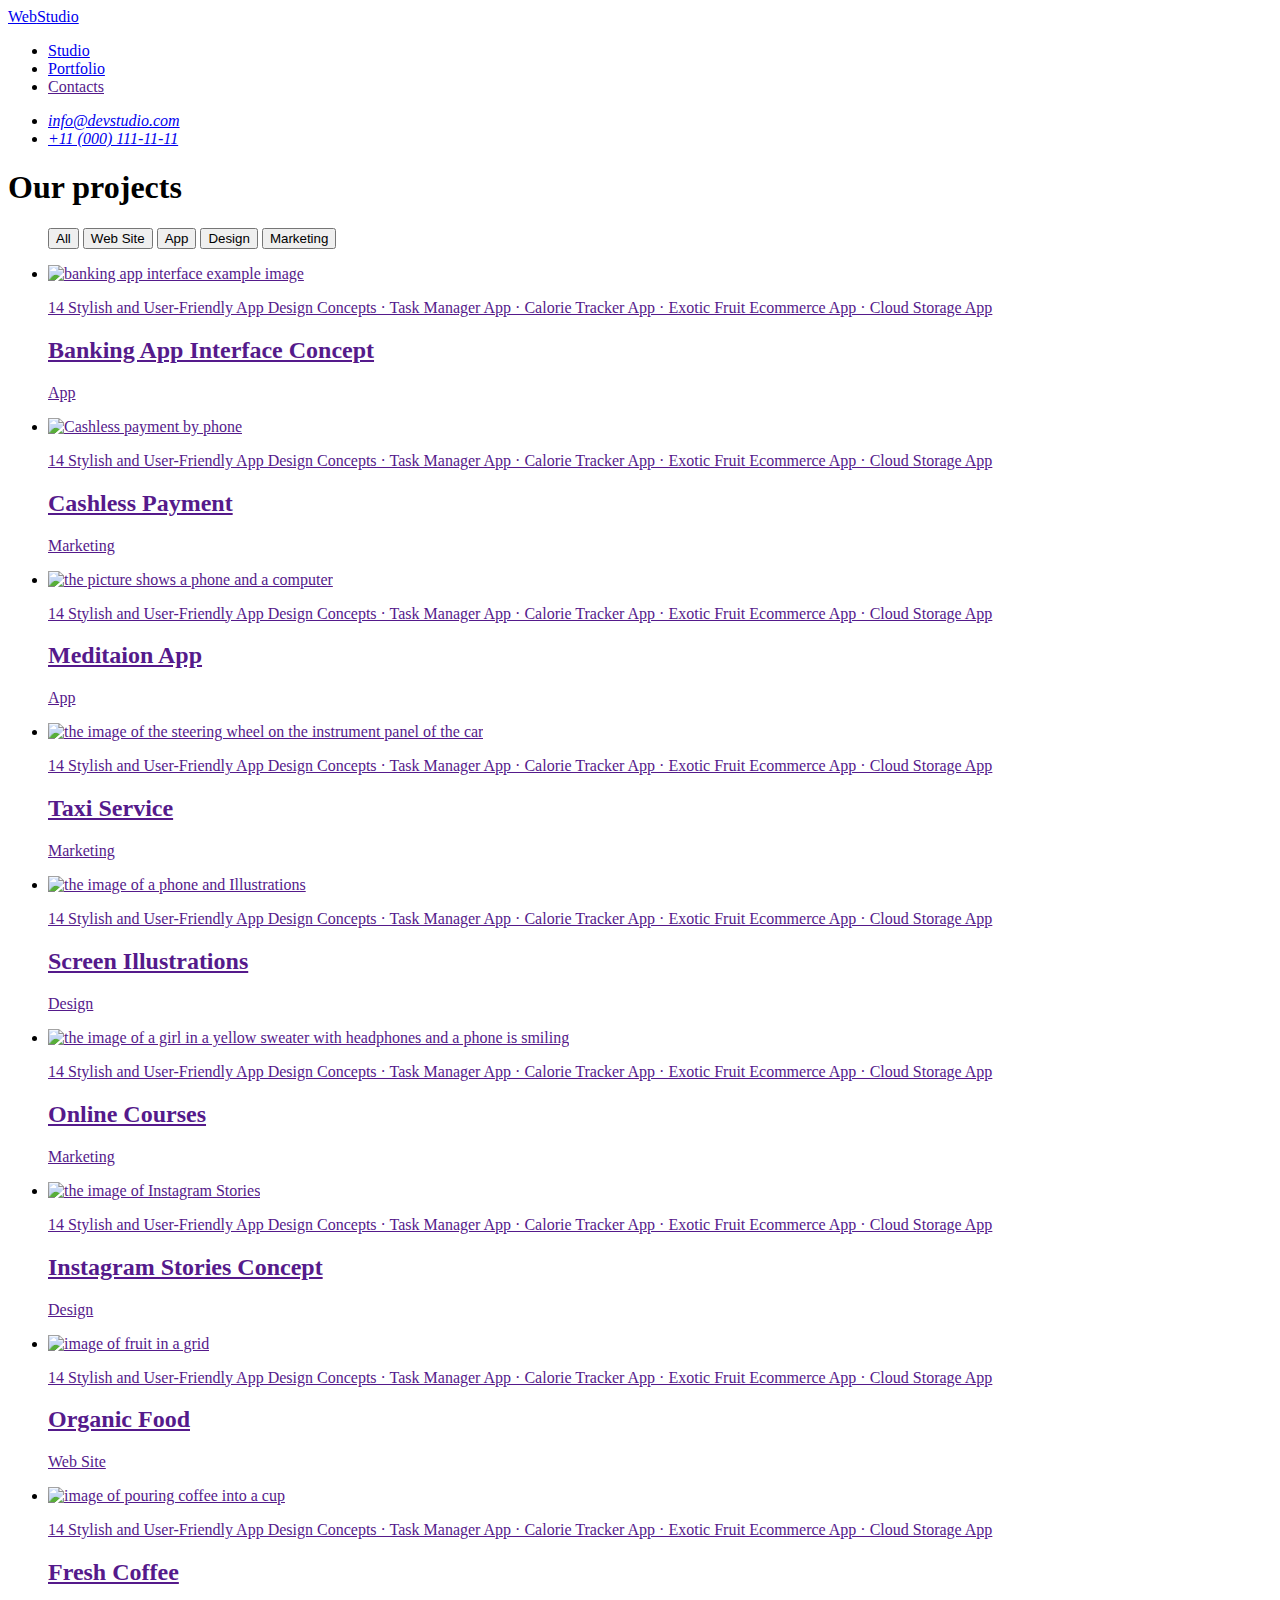
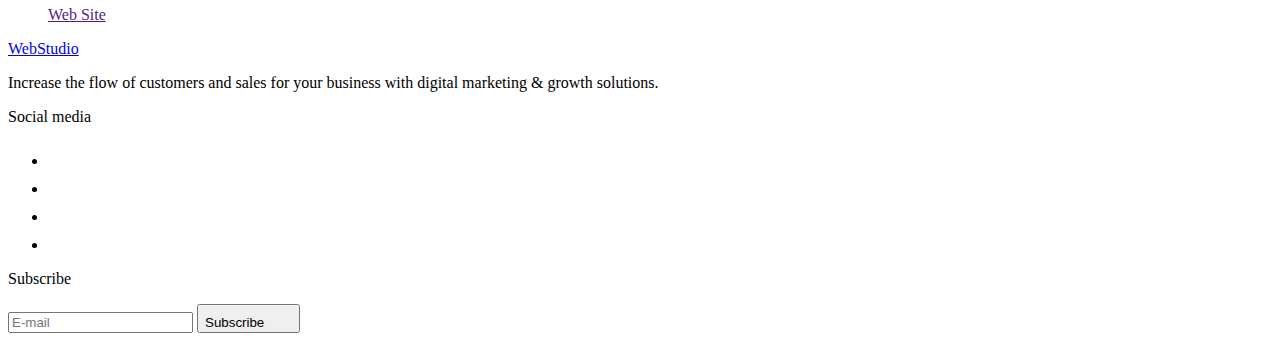
==== portfolio.html @ f07166e7 "Update portfolio.html" ====
<!DOCTYPE html>
<html lang="en">
  <head>
    <meta charset="UTF-8" />
    <meta http-equiv="X-UA-Compatible" content="IE=edge" />
    <meta name="viewport" content="width=device-width, initial-scale=1.0" />
    <title>WebStudio</title>
    <link rel="preconnect" href="https://fonts.googleapis.com" />
    <link rel="preconnect" href="https://fonts.gstatic.com" crossorigin />
    <link
      href="https://fonts.googleapis.com/css2?family=Raleway:wght@800&family=Roboto:wght@400;500;700&display=swap"
      rel="stylesheet"
    />
    <link
      rel="stylesheet"
      href="https://cdnjs.cloudflare.com/ajax/libs/modern-normalize/1.1.0/modern-normalize.min.css"
      integrity="sha512-wpPYUAdjBVSE4KJnH1VR1HeZfpl1ub8YT/NKx4PuQ5NmX2tKuGu6U/JRp5y+Y8XG2tV+wKQpNHVUX03MfMFn9Q=="
      crossorigin="anonymous"
      referrerpolicy="no-referrer"
    />
    <link rel="stylesheet" href="./css/styles.css" />
  </head>
  <body>
    <header class="header">
      <div class="container">
        <nav class="header-navigation">
          <a class="header-logo link logo" href="./index.html"
            ><span>Web</span>Studio</a
          >
          <ul class="header-list list">
            <li class="header-item">
              <a class="header-link link" href="./index.html">Studio</a>
            </li>
            <li class="header-item">
              <a class="header-link link current" href="./portfolio.html"
                >Portfolio</a
              >
            </li>
            <li class="header-item">
              <a class="header-link link" href="">Contacts</a>
            </li>
          </ul>
        </nav>
        <address class="header-address">
          <ul class="address-list list">
            <li class="address-item">
              <a class="address-link link" href="mailto:info@devstudio.com"
                >info@devstudio.com</a
              >
            </li>
            <li class="address-item">
              <a class="address-link link" href="tel:+110001111111"
                >+11 (000) 111-11-11</a
              >
            </li>
          </ul>
        </address>
      </div>
    </header>
    <main>
      <section class="projects section">
        <div class="container">
          <h1 class="projects-title visually-hidden">Our projects</h1>
          <ul class="btn-list list">
            <ii class="btn-item"
              ><button type="button" class="btn projects-btn">All</button></ii
            >
            <ii class="btn-item"
              ><button type="button" class="btn projects-btn">
                Web Site
              </button></ii
            >
            <ii class="btn-item"
              ><button type="button" class="btn projects-btn">App</button></ii
            >
            <ii class="btn-item"
              ><button type="button" class="btn projects-btn">
                Design
              </button></ii
            >
            <ii class="btn-item"
              ><button type="button" class="btn projects-btn">
                Marketing
              </button></ii
            >
          </ul>
          <ul class="projects-list list">
            <li class="projects-item">
              <a class="projects-link link" href=""
                ><div class="thumb">
                  <picture>
                    <source srcset="./images/banking-app-interface-concept-desktop.jpg 1x, ./images/banking-app-interface-concept@2.jpg 2x" media="(min-width: 1200px)" type="image/jpg(/webp)"/>
                    <source srcset="./images/banking-app-interface-concept-tablet.jpg 1x, ./images/banking-app-interface-concept@2.jpg 2x" media="(min-width: 768px)" type="image/jpg"/>
                    <source srcset="./images/banking-app-interface-concept-mobile.jpg 1x, ./images/banking-app-interface-concept@2.jpg 2x" media="(max-width: 767px)" type="image/jpg"/>

                    <img
                      class="projects-pic"
                      src="./images/banking-app-interface-concept.jpg"
                      alt="banking app interface example image"
                      width="360"
                      height="300"
                    />
                  </picture>
                  <div class="projects-description">
                    <p>
                      14 Stylish and User-Friendly App Design Concepts · Task
                      Manager App · Calorie Tracker App · Exotic Fruit Ecommerce
                      App · Cloud Storage App
                    </p>
                  </div>
                </div>
                <div class="projects-item-border">
                  <h2 class="projects-sub-title">
                    Banking App Interface Concept
                  </h2>
                  <p class="projects-text">App</p>
                </div>
              </a>
            </li>
            <li class="projects-item">
              <a class="projects-link link" href="">
                <div class="thumb">
                  <img
                    class="projects-pic"
                    src="./images/cashless-payment.jpg"
                    alt="Cashless payment by phone"
                    width="360"
                    height="300"
                  />
                  <div class="projects-description">
                    <p>
                      14 Stylish and User-Friendly App Design Concepts · Task
                      Manager App · Calorie Tracker App · Exotic Fruit Ecommerce
                      App · Cloud Storage App
                    </p>
                  </div>
                </div>
                <div class="projects-item-border">
                  <h2 class="projects-sub-title">Cashless Payment</h2>
                  <p class="projects-text">Marketing</p>
                </div></a
              >
            </li>
            <li class="projects-item">
              <a class="projects-link link" href=""
                ><div class="thumb">
                  <img
                    class="projects-pic"
                    src="./images/meditaion-app.jpg"
                    alt="the picture shows a phone and a computer"
                    width="360"
                    height="300"
                  />
                  <div class="projects-description">
                    <p>
                      14 Stylish and User-Friendly App Design Concepts · Task
                      Manager App · Calorie Tracker App · Exotic Fruit Ecommerce
                      App · Cloud Storage App
                    </p>
                  </div>
                </div>
                <div class="projects-item-border">
                  <h2 class="projects-sub-title">Meditaion App</h2>
                  <p class="projects-text">App</p>
                </div></a
              >
            </li>
            <li class="projects-item">
              <a class="projects-link link" href=""
                ><div class="thumb">
                  <img
                    class="projects-pic"
                    src="./images/taxi-service.jpg"
                    alt="the image of the steering wheel on the instrument panel of the car"
                    width="360"
                    height="300"
                  />
                  <div class="projects-description">
                    <p>
                      14 Stylish and User-Friendly App Design Concepts · Task
                      Manager App · Calorie Tracker App · Exotic Fruit Ecommerce
                      App · Cloud Storage App
                    </p>
                  </div>
                </div>
                <div class="projects-item-border">
                  <h2 class="projects-sub-title">Taxi Service</h2>
                  <p class="projects-text">Marketing</p>
                </div></a
              >
            </li>
            <li class="projects-item">
              <a class="projects-link link" href=""
                ><div class="thumb">
                  <img
                    class="projects-pic"
                    src="./images/screen-Illustrations.jpg"
                    alt="the image of a phone and Illustrations "
                    width="360"
                    height="300"
                  />
                  <div class="projects-description">
                    <p>
                      14 Stylish and User-Friendly App Design Concepts · Task
                      Manager App · Calorie Tracker App · Exotic Fruit Ecommerce
                      App · Cloud Storage App
                    </p>
                  </div>
                </div>
                <div class="projects-item-border">
                  <h2 class="projects-sub-title">Screen Illustrations</h2>
                  <p class="projects-text">Design</p>
                </div></a
              >
            </li>
            <li class="projects-item">
              <a class="projects-link link" href=""
                ><div class="thumb">
                  <img
                    class="projects-pic"
                    src="./images/online-courses.jpg"
                    alt="the image of a girl in a yellow sweater with headphones and a phone is smiling "
                    width="360"
                    height="300"
                  />
                  <div class="projects-description">
                    <p>
                      14 Stylish and User-Friendly App Design Concepts · Task
                      Manager App · Calorie Tracker App · Exotic Fruit Ecommerce
                      App · Cloud Storage App
                    </p>
                  </div>
                </div>
                <div class="projects-item-border">
                  <h2 class="projects-sub-title">Online Courses</h2>
                  <p class="projects-text">Marketing</p>
                </div></a
              >
            </li>
            <li class="projects-item">
              <a class="projects-link link" href=""
                ><div class="thumb">
                  <img
                    class="projects-pic"
                    src="./images/instagram-stories-concept.jpg"
                    alt="the image of Instagram Stories"
                    width="360"
                    height="300"
                  />
                  <div class="projects-description">
                    <p>
                      14 Stylish and User-Friendly App Design Concepts · Task
                      Manager App · Calorie Tracker App · Exotic Fruit Ecommerce
                      App · Cloud Storage App
                    </p>
                  </div>
                </div>
                <div class="projects-item-border">
                  <h2 class="projects-sub-title">Instagram Stories Concept</h2>
                  <p class="projects-text">Design</p>
                </div></a
              >
            </li>
            <li class="projects-item">
              <a class="projects-link link" href=""
                ><div class="thumb">
                  <img
                    class="projects-pic"
                    src="./images/organic-food.jpg"
                    alt="image of fruit in a grid"
                    width="360"
                    height="300"
                  />
                  <div class="projects-description">
                    <p>
                      14 Stylish and User-Friendly App Design Concepts · Task
                      Manager App · Calorie Tracker App · Exotic Fruit Ecommerce
                      App · Cloud Storage App
                    </p>
                  </div>
                </div>
                <div class="projects-item-border">
                  <h2 class="projects-sub-title">Organic Food</h2>
                  <p class="projects-text">Web Site</p>
                </div></a
              >
            </li>
            <li class="projects-item">
              <a class="projects-link link" href=""
                ><div class="thumb">
                  <img
                    class="projects-pic"
                    src="./images/fresh-coffee.jpg"
                    alt="image of pouring coffee into a cup"
                    width="360"
                    height="300"
                  />
                  <div class="projects-description">
                    <p>
                      14 Stylish and User-Friendly App Design Concepts · Task
                      Manager App · Calorie Tracker App · Exotic Fruit Ecommerce
                      App · Cloud Storage App
                    </p>
                  </div>
                </div>
                <div class="projects-item-border">
                  <h2 class="projects-sub-title">Fresh Coffee</h2>
                  <p class="projects-text">Web Site</p>
                </div></a
              >
            </li>
          </ul>
        </div>
      </section>
    </main>
    <footer class="footer">
      <div class="container footer-container">
        <div class="footer-logo-text">
          <a class="footer-logo link logo" href="./index.html"
            ><span>Web</span>Studio</a
          >
          <p class="footer-text">
            Increase the flow of customers and sales for your business with
            digital marketing & growth solutions.
          </p>
        </div>
        <div class="footer-social">
          <p class="footer-social-text">Social media</p>
          <ul class="footer-list-social list">
            <li class="footer-item-social">
              <a
                class="footer-link-social link-social-instagram"
                href="https://www.instagram.com/"
                target="_blank"
                rel="noreferrer noopener"
              >
                <svg class="footer-icon-social" width="24" height="24">
                  <use href="./images/icons.svg#icon-instagram"></use>
                </svg>
              </a>
            </li>
            <li class="footer-item-social">
              <a
                class="footer-link-social link-social-twitter"
                href="https://twitter.com/"
                target="_blank"
                rel="noreferrer noopener"
              >
                <svg class="footer-icon-social" width="24" height="24">
                  <use href="./images/icons.svg#icon-twitter"></use>
                </svg>
              </a>
            </li>
            <li class="footer-item-social">
              <a
                class="footer-link-social link-social-facebook"
                href="https://www.facebook.com/"
                target="_blank"
                rel="noreferrer noopener"
              >
                <svg class="footer-icon-social" width="24" height="24">
                  <use href="./images/icons.svg#icon-facebook"></use>
                </svg>
              </a>
            </li>
            <li class="footer-item-social">
              <a
                class="footer-link-social link-social-linkedin"
                href="https://ua.linkedin.com/"
                target="_blank"
                rel="noreferrer noopener"
              >
                <svg class="footer-icon-social" width="24" height="24">
                  <use href="./images/icons.svg#icon-linkedin"></use>
                </svg>
              </a>
            </li>
          </ul>
        </div>
        <form class="footer-subscribe-form">
          <p class="footer-subscribe-text">Subscribe</p>
          <label class="footer-subscribe-label" for="user_email"></label>
          <div class="footer-subscribe-wrap">
            <input
              class="footer-subscribe-input"
              type="email"
              name="email"
              id="user_email"
              placeholder="E-mail"
              required
            />
            <button class="btn footer-subscribe-btn" type="submit">
              Subscribe
              <svg class="footer-icon-subscribe" width="24" height="20">
                <use href="./images/icons.svg#icon-subscribe"></use>
              </svg>
            </button>
          </div>
        </form>
      </div>
    </footer>
  </body>
</html>
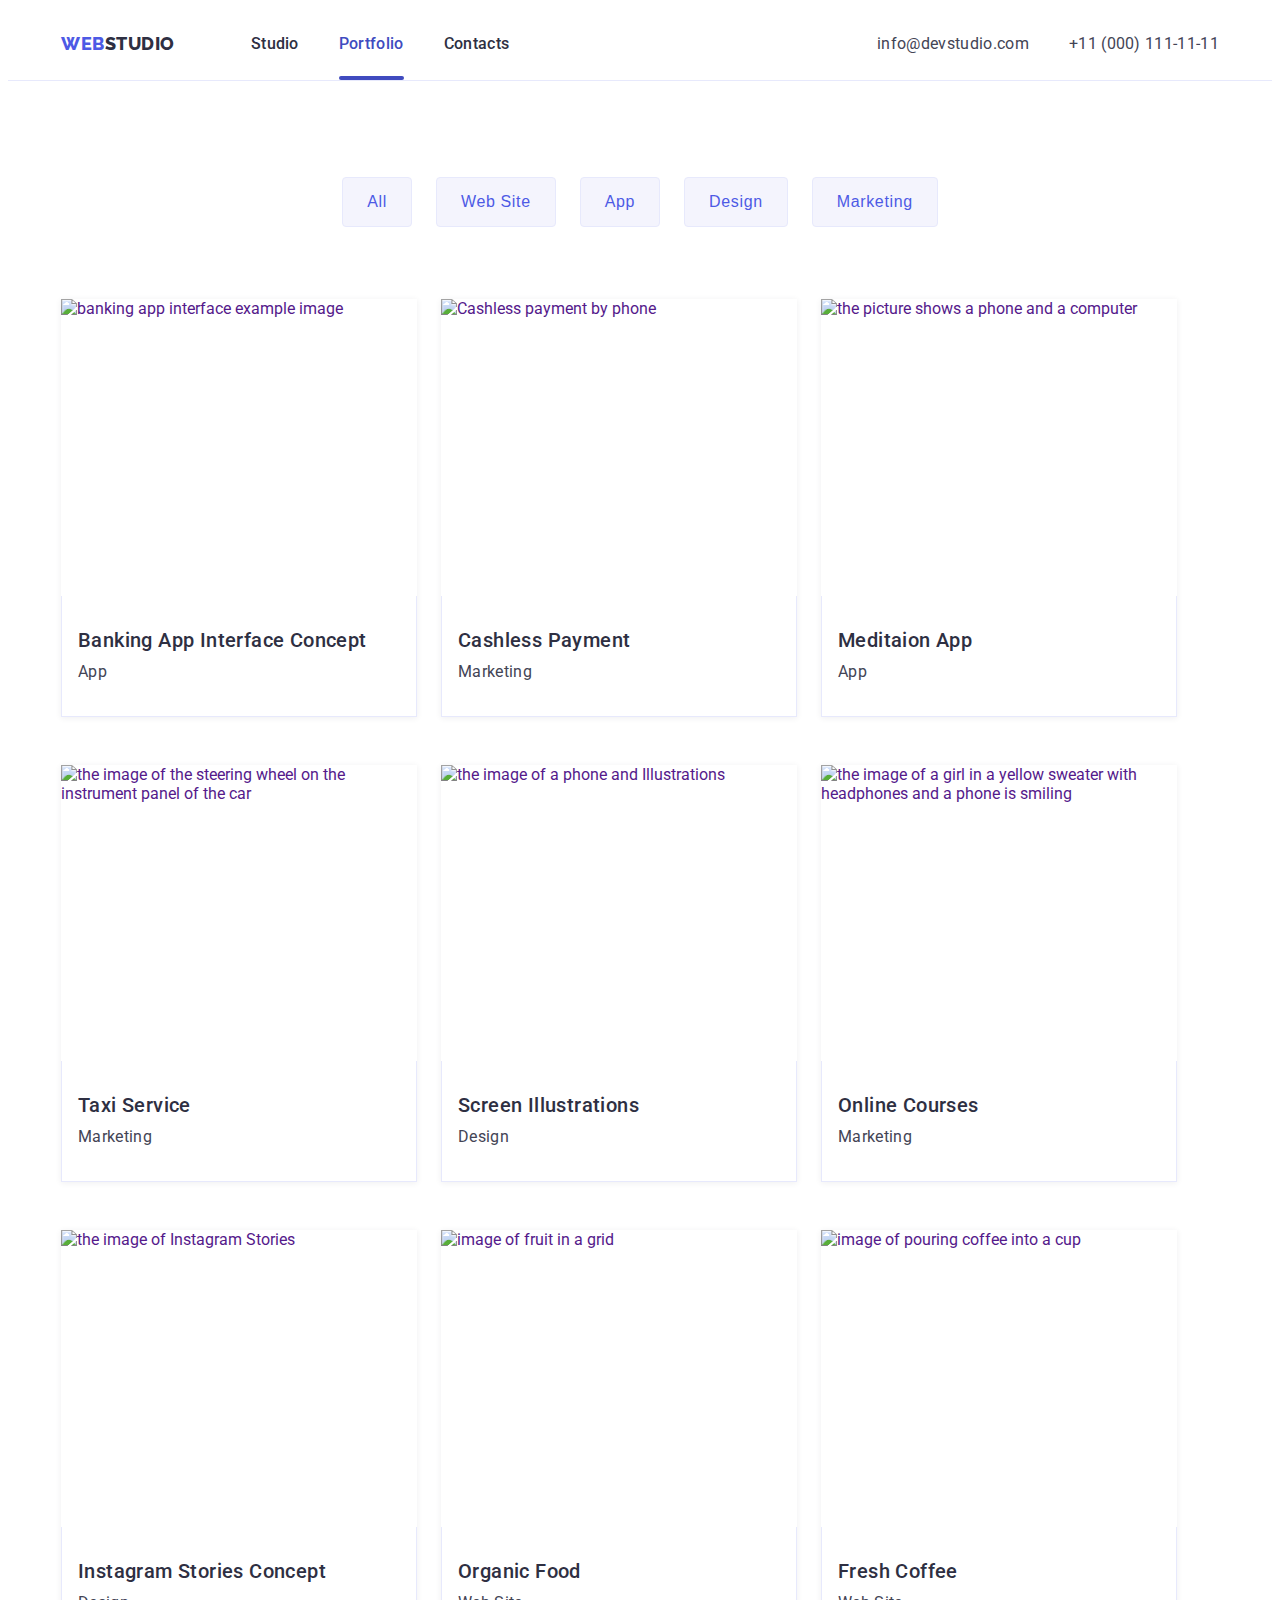
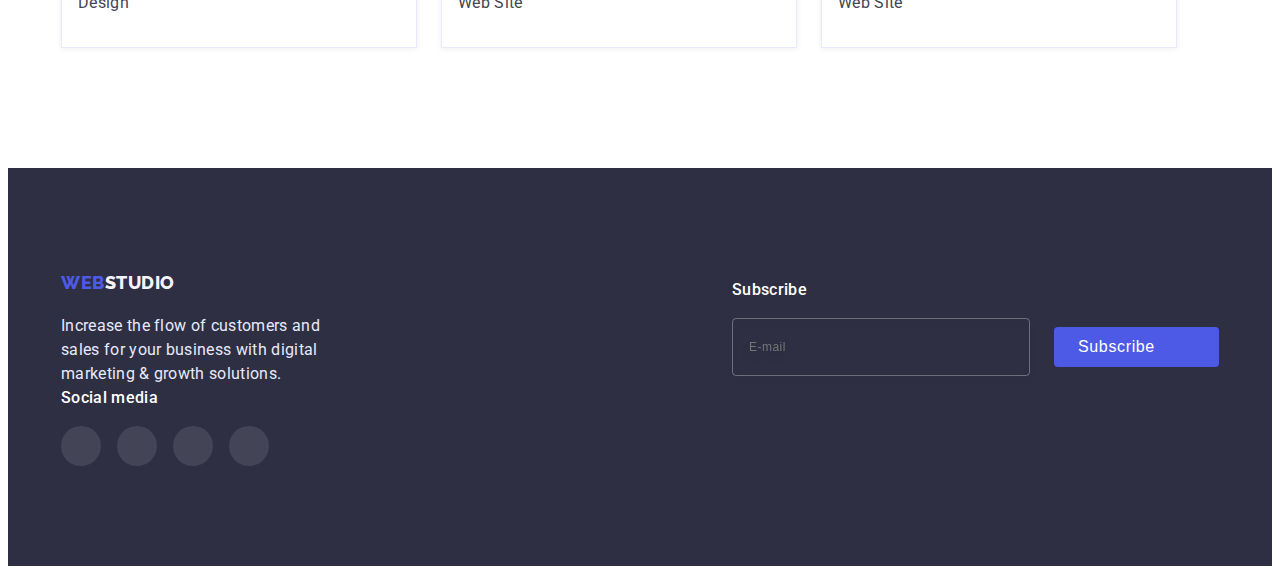
==== commit 98bf4815: "1" ====
--- a/portfolio.html
+++ b/portfolio.html
@@ -22,24 +22,24 @@
   </head>
   <body>
     <header class="header">
-      <div class="container">
+      <div class="container mobile-menu-wrap">
         <nav class="header-navigation">
-          <a class="header-logo link logo" href="./index.html"
-            ><span>Web</span>Studio</a
-          >
+          
+            <a class="header-logo link logo" href="./index.html"
+              ><span>Web</span>Studio</a
+            >
           <ul class="header-list list">
             <li class="header-item">
-              <a class="header-link link" href="./index.html">Studio</a>
+              <a class="header-link link " href="./index.html">Studio</a>
             </li>
             <li class="header-item">
-              <a class="header-link link current" href="./portfolio.html"
-                >Portfolio</a
-              >
+              <a class="header-link link current" href="./portfolio.html">Portfolio</a>
             </li>
             <li class="header-item">
               <a class="header-link link" href="">Contacts</a>
             </li>
           </ul>
+          
         </nav>
         <address class="header-address">
           <ul class="address-list list">
@@ -55,8 +55,97 @@
             </li>
           </ul>
         </address>
+        <button class="menu-hamburger js-open-menu" aria-expanded="false"
+            aria-controls="mobile-menu"><svg class="icon-menu-hamburger" width="30" height="19">
+              <use href="./images/icons.svg#icon-menu-hamburger"></use>
+            </svg></button>
       </div>
-    </header>
+      <div class="mobile-menu js-menu-container" id="mobile-menu">
+        <div class="container mobile-menu-container">
+          <button class="btn-menu-close js-close-menu" type="button">
+            <svg class="icon-close" width="8" height="8">
+              <use href="./images/icons.svg#icon-close"></use>
+            </svg>
+          </button>
+          <ul class="mobile-menu-list list">
+            <li class="mobile-menu-item">
+              <a class="mobile-menu-link link " href="./index.html">Studio</a>
+            </li>
+            <li class="mobile-menu-item">
+              <a class="mobile-menu-link link mobile-menu-current" href="./portfolio.html">Portfolio</a>
+            </li>
+            <li class="mobile-menu-item">
+              <a class="mobile-menu-link link" href="">Contacts</a>
+            </li>
+          </ul>
+                <div class="address-social-wrapper">
+                  <ul class="mobile-address-list list">
+              <li class="mobile-address-item">
+                <a class="mobile-menu-link mobile-menu-tel link" href="tel:+110001111111"
+                  >+11 (000) 111-11-11</a
+                >
+              </li>
+              <li class="mobile-menu-item">
+                <a class="mobile-menu-link mobile-menu-mail link" href="mailto:info@devstudio.com"
+                  >info@devstudio.com</a
+                >
+              </li>
+              
+            </ul>
+            <ul class="mobile-menu-social list">
+              <li class="mobile-item-social">
+                <a
+                  class="mobile-link-social link-social-instagram"
+                  href="https://www.instagram.com/"
+                  target="_blank"
+                  rel="noreferrer noopener"
+                >
+                  <svg class="icon-social" width="24" height="24">
+                    <use href="./images/icons.svg#icon-instagram"></use>
+                  </svg>
+                </a>
+              </li>
+              <li class="item-social">
+                <a
+                  class="mobile-link-social link-social-twitter"
+                  href="https://twitter.com/"
+                  target="_blank"
+                  rel="noreferrer noopener"
+                >
+                  <svg class="icon-social" width="24" height="24">
+                    <use href="./images/icons.svg#icon-twitter"></use>
+                  </svg>
+                </a>
+              </li>
+              <li class="item-social">
+                <a
+                  class="mobile-link-social link-social-facebook"
+                  href="https://www.facebook.com/"
+                  target="_blank"
+                  rel="noreferrer noopener"
+                >
+                  <svg class="icon-social" width="24" height="24">
+                    <use href="./images/icons.svg#icon-facebook"></use>
+                  </svg>
+                </a>
+              </li>
+              <li class="item-social">
+                <a
+                  class="mobile-link-social link-social-linkedin"
+                  href="https://ua.linkedin.com/"
+                  target="_blank"
+                  rel="noreferrer noopener"
+                >
+                  <svg class="icon-social" width="24" height="24">
+                    <use href="./images/icons.svg#icon-linkedin"></use>
+                  </svg>
+                </a>
+              </li>
+            </ul>
+          </div>
+        </div>
+      </div>
+      </header>
     <main>
       <section class="projects section">
         <div class="container">
@@ -82,6 +171,7 @@
               ><button type="button" class="btn projects-btn">
                 Marketing
               </button></ii
+              
             >
           </ul>
           <ul class="projects-list list">
@@ -89,14 +179,14 @@
               <a class="projects-link link" href=""
                 ><div class="thumb">
                   <picture>
-                    <source srcset="./images/banking-app-interface-concept-desktop.jpg 1x, ./images/banking-app-interface-concept@2.jpg 2x" media="(min-width: 1200px)" type="image/jpg(/webp)"/>
-                    <source srcset="./images/banking-app-interface-concept-tablet.jpg 1x, ./images/banking-app-interface-concept@2.jpg 2x" media="(min-width: 768px)" type="image/jpg"/>
-                    <source srcset="./images/banking-app-interface-concept-mobile.jpg 1x, ./images/banking-app-interface-concept@2.jpg 2x" media="(max-width: 767px)" type="image/jpg"/>
-
+                    <source srcset="./images/banking-app-interface-concept.jpg 1x, ./images/banking-app-interface-concept@2x.jpg 2x" media="(min-width: 1200px)" type="image/jpg" />
+                    <source srcset="./images/banking-app-interface-concept-tablet.jpg 1x, ./images/banking-app-interface-concept-tablet@2x.jpg 2x" media="(min-width: 768px)" type="image/jpg" />
+                    <source srcset="./images/banking-app-interface-concept-mobile.jpg 1x, ./images/banking-app-interface-concept-mobile@2x.jpg 2x" media="(max-width: 767px)" type="image/jpg" />
                     <img
                       class="projects-pic"
                       src="./images/banking-app-interface-concept.jpg"
                       alt="banking app interface example image"
+                      sizes="(min-width: 1200px) 360px, (min-width: 768px) 356px, (max-width: 767px) 396px"
                       width="360"
                       height="300"
                     />
@@ -120,6 +210,11 @@
             <li class="projects-item">
               <a class="projects-link link" href="">
                 <div class="thumb">
+                  <picture>
+                    <source srcset="./images/cashless-payment.jpg 1x, ./images/cashless-payment@2x.jpg 2x" media="(min-width: 1200px)" type="image/jpg"/>
+                    <source srcset="./images/cashless-payment-tablet.jpg 1x, ./images/cashless-payment-tablet@2x.jpg 2x" media="(min-width: 768px)" type="image/jpg"/>
+                    <source srcset="./images/cashless-payment-mobile.jpg 1x, ./images/cashless-payment-mobile@2x.jpg 2x" media="(max-width: 767px)" type="image/jpg"/>
+
                   <img
                     class="projects-pic"
                     src="./images/cashless-payment.jpg"
@@ -127,6 +222,7 @@
                     width="360"
                     height="300"
                   />
+                  </picture>
                   <div class="projects-description">
                     <p>
                       14 Stylish and User-Friendly App Design Concepts · Task
@@ -144,6 +240,10 @@
             <li class="projects-item">
               <a class="projects-link link" href=""
                 ><div class="thumb">
+                  <picture>
+                    <source srcset="./images/meditaion-app.jpg 1x, ./images/meditaion-app@2x.jpg 2x" media="(min-width: 1200px)" type="image/jpg"/>
+                    <source srcset="./meditaion-app-tablet.jpg 1x, ./images/meditaion-app-tablet@2x.jpg 2x" media="(min-width: 768px)" type="image/jpg"/>
+                    <source srcset="./meditaion-app-mobile.jpg 1x, ./images/meditaion-app-mobile@2x.jpg 2x" media="(max-width: 767px)" type="image/jpg"/>
                   <img
                     class="projects-pic"
                     src="./images/meditaion-app.jpg"
@@ -151,6 +251,7 @@
                     width="360"
                     height="300"
                   />
+                </picture>
                   <div class="projects-description">
                     <p>
                       14 Stylish and User-Friendly App Design Concepts · Task
@@ -168,13 +269,18 @@
             <li class="projects-item">
               <a class="projects-link link" href=""
                 ><div class="thumb">
-                  <img
+                  <picture>
+                    <source srcset="./images/taxi-service.jpg 1x, ./images/taxi-service@2x.jpg 2x" media="(min-width: 1200px)" type="image/jpg"/>
+                    <source srcset="./taxi-service-tablet.jpg 1x, ./images/taxi-service-tablet@2x.jpg 2x" media="(min-width: 768px)" type="image/jpg"/>
+                    <source srcset="./taxi-service-mobile.jpg 1x, ./images/taxi-service-mobile@2x.jpg 2x" media="(max-width: 767px)" type="image/jpg"/>
+                   <img
                     class="projects-pic"
                     src="./images/taxi-service.jpg"
                     alt="the image of the steering wheel on the instrument panel of the car"
                     width="360"
                     height="300"
                   />
+                </picture>
                   <div class="projects-description">
                     <p>
                       14 Stylish and User-Friendly App Design Concepts · Task
@@ -192,13 +298,18 @@
             <li class="projects-item">
               <a class="projects-link link" href=""
                 ><div class="thumb">
-                  <img
+                  <picture>
+                    <source srcset="./images/screen-Illustrations.jpg 1x, ./images/screen-Illustrations@2x.jpg 2x" media="(min-width: 1200px)" type="image/jpg"/>
+                    <source srcset="./images/screen-Illustrations-tablet.jpg 1x, ./images/screen-Illustrations-tablet@2x.jpg 2x" media="(min-width: 768px)" type="image/jpg"/>
+                    <source srcset="./images/screen-Illustrations-mobile.jpg 1x, ./images/screen-Illustrations-mobile@2x.jpg 2x" media="(max-width: 767px)" type="image/jpg"/>
+                   <img
                     class="projects-pic"
                     src="./images/screen-Illustrations.jpg"
                     alt="the image of a phone and Illustrations "
                     width="360"
                     height="300"
                   />
+                  </picture>
                   <div class="projects-description">
                     <p>
                       14 Stylish and User-Friendly App Design Concepts · Task
@@ -216,13 +327,17 @@
             <li class="projects-item">
               <a class="projects-link link" href=""
                 ><div class="thumb">
-                  <img
+                  <picture>
+                    <source srcset="./images/online-courses.jpg 1x, ./images/online-courses@2x.jpg 2x" media="(min-width: 1200px)" type="image/jpg"/>
+                    <source srcset="./images/online-courses-tablet.jpg 1x, ./images/online-courses-tablet@2x.jpg 2x" media="(min-width: 768px)" type="image/jpg"/>
+                    <source srcset="./images/online-courses-mobile.jpg 1x, ./images/online-courses-mobile@2x.jpg 2x" media="(max-width: 767px)" type="image/jpg"/>
+                    <img
                     class="projects-pic"
                     src="./images/online-courses.jpg"
                     alt="the image of a girl in a yellow sweater with headphones and a phone is smiling "
                     width="360"
                     height="300"
-                  />
+                  /></picture>
                   <div class="projects-description">
                     <p>
                       14 Stylish and User-Friendly App Design Concepts · Task
@@ -240,13 +355,17 @@
             <li class="projects-item">
               <a class="projects-link link" href=""
                 ><div class="thumb">
-                  <img
+                  <picture>
+                    <source srcset="./images/instagram-stories-concept.jpg 1x, ./images/instagram-stories-concept@2x.jpg 2x" media="(min-width: 1200px)" type="image/jpg"/>
+                    <source srcset="./images/instagram-stories-concept-tablet.jpg 1x, ./images/instagram-stories-concept-tablet@2x.jpg 2x" media="(min-width: 768px)" type="image/jpg"/>
+                    <source srcset="./images/instagram-stories-concept-mobile.jpg 1x, ./images/instagram-stories-concept-mobile@2x.jpg 2x" media="(max-width: 767px)" type="image/jpg"/>
+                     <img
                     class="projects-pic"
                     src="./images/instagram-stories-concept.jpg"
                     alt="the image of Instagram Stories"
                     width="360"
                     height="300"
-                  />
+                  /></picture>
                   <div class="projects-description">
                     <p>
                       14 Stylish and User-Friendly App Design Concepts · Task
@@ -264,13 +383,17 @@
             <li class="projects-item">
               <a class="projects-link link" href=""
                 ><div class="thumb">
-                  <img
+                  <picture>
+                    <source srcset="./images/organic-food.jpg 1x, ./images/organic-food@2x.jpg 2x" media="(min-width: 1200px)" type="image/jpg"/>
+                    <source srcset="./images/organic-food-tablet.jpg 1x, ./images/organic-food-tablet@2x.jpg 2x" media="(min-width: 768px)" type="image/jpg"/>
+                    <source srcset="./images/organic-food-mobile.jpg 1x, ./images/organic-food-mobile@2x.jpg 2x" media="(max-width: 767px)" type="image/jpg"/>
+                     <img
                     class="projects-pic"
                     src="./images/organic-food.jpg"
                     alt="image of fruit in a grid"
                     width="360"
                     height="300"
-                  />
+                  /> </picture>
                   <div class="projects-description">
                     <p>
                       14 Stylish and User-Friendly App Design Concepts · Task
@@ -288,13 +411,17 @@
             <li class="projects-item">
               <a class="projects-link link" href=""
                 ><div class="thumb">
-                  <img
+                  <picture>
+                    <source srcset="./images/fresh-coffee.jpg 1x, ./images/fresh-coffee@2x.jpg 2x" media="(min-width: 1200px)" type="image/jpg"/>
+                    <source srcset="./images/fresh-coffee-tablet.jpg 1x, ./images/fresh-coffee-tablet@2x.jpg 2x" media="(min-width: 768px)" type="image/jpg"/>
+                    <source srcset="./images/fresh-coffee-mobile.jpg 1x, ./images/fresh-coffee-mobile@2x.jpg 2x" media="(max-width: 767px)" type="image/jpg"/>
+                      <img
                     class="projects-pic"
                     src="./images/fresh-coffee.jpg"
                     alt="image of pouring coffee into a cup"
                     width="360"
                     height="300"
-                  />
+                  /> </picture>
                   <div class="projects-description">
                     <p>
                       14 Stylish and User-Friendly App Design Concepts · Task
@@ -315,69 +442,71 @@
     </main>
     <footer class="footer">
       <div class="container footer-container">
-        <div class="footer-logo-text">
-          <a class="footer-logo link logo" href="./index.html"
-            ><span>Web</span>Studio</a
-          >
-          <p class="footer-text">
-            Increase the flow of customers and sales for your business with
-            digital marketing & growth solutions.
-          </p>
+        <div class="footer-wrapper">
+          <div class="footer-logo-text">
+            <a class="footer-logo link logo" href="./index.html"
+              ><span>Web</span>Studio</a
+            >
+            <p class="footer-text">
+              Increase the flow of customers and sales for your business with
+              digital marketing & growth solutions.
+            </p>
+          </div>
+          <div class="footer-social">
+            <p class="footer-social-text">Social media</p>
+            <ul class="footer-list-social list">
+              <li class="footer-item-social">
+                <a
+                  class="footer-link-social link-social-instagram"
+                  href="https://www.instagram.com/"
+                  target="_blank"
+                  rel="noreferrer noopener"
+                >
+                  <svg class="footer-icon-social" width="24" height="24">
+                    <use href="./images/icons.svg#icon-instagram"></use>
+                  </svg>
+                </a>
+              </li>
+              <li class="footer-item-social">
+                <a
+                  class="footer-link-social link-social-twitter"
+                  href="https://twitter.com/"
+                  target="_blank"
+                  rel="noreferrer noopener"
+                >
+                  <svg class="footer-icon-social" width="24" height="24">
+                    <use href="./images/icons.svg#icon-twitter"></use>
+                  </svg>
+                </a>
+              </li>
+              <li class="footer-item-social">
+                <a
+                  class="footer-link-social link-social-facebook"
+                  href="https://www.facebook.com/"
+                  target="_blank"
+                  rel="noreferrer noopener"
+                >
+                  <svg class="footer-icon-social" width="24" height="24">
+                    <use href="./images/icons.svg#icon-facebook"></use>
+                  </svg>
+                </a>
+              </li>
+              <li class="footer-item-social">
+                <a
+                  class="footer-link-social link-social-linkedin"
+                  href="https://ua.linkedin.com/"
+                  target="_blank"
+                  rel="noreferrer noopener"
+                >
+                  <svg class="footer-icon-social" width="24" height="24">
+                    <use href="./images/icons.svg#icon-linkedin"></use>
+                  </svg>
+                </a>
+              </li>
+            </ul>
+          </div>
         </div>
-        <div class="footer-social">
-          <p class="footer-social-text">Social media</p>
-          <ul class="footer-list-social list">
-            <li class="footer-item-social">
-              <a
-                class="footer-link-social link-social-instagram"
-                href="https://www.instagram.com/"
-                target="_blank"
-                rel="noreferrer noopener"
-              >
-                <svg class="footer-icon-social" width="24" height="24">
-                  <use href="./images/icons.svg#icon-instagram"></use>
-                </svg>
-              </a>
-            </li>
-            <li class="footer-item-social">
-              <a
-                class="footer-link-social link-social-twitter"
-                href="https://twitter.com/"
-                target="_blank"
-                rel="noreferrer noopener"
-              >
-                <svg class="footer-icon-social" width="24" height="24">
-                  <use href="./images/icons.svg#icon-twitter"></use>
-                </svg>
-              </a>
-            </li>
-            <li class="footer-item-social">
-              <a
-                class="footer-link-social link-social-facebook"
-                href="https://www.facebook.com/"
-                target="_blank"
-                rel="noreferrer noopener"
-              >
-                <svg class="footer-icon-social" width="24" height="24">
-                  <use href="./images/icons.svg#icon-facebook"></use>
-                </svg>
-              </a>
-            </li>
-            <li class="footer-item-social">
-              <a
-                class="footer-link-social link-social-linkedin"
-                href="https://ua.linkedin.com/"
-                target="_blank"
-                rel="noreferrer noopener"
-              >
-                <svg class="footer-icon-social" width="24" height="24">
-                  <use href="./images/icons.svg#icon-linkedin"></use>
-                </svg>
-              </a>
-            </li>
-          </ul>
-        </div>
-        <form class="footer-subscribe-form">
+        <div class="footer-subscribe-form">
           <p class="footer-subscribe-text">Subscribe</p>
           <label class="footer-subscribe-label" for="user_email"></label>
           <div class="footer-subscribe-wrap">
@@ -396,8 +525,9 @@
               </svg>
             </button>
           </div>
-        </form>
+        </div>
       </div>
     </footer>
+    <script defer src="./js/mobile-menu.js"></script>
   </body>
 </html>
--- a/css/styles.css
+++ b/css/styles.css
@@ -0,0 +1,1178 @@
+:root {
+  --prymary-color: #fff;
+  --primary-brand-color: #4d5ae5;
+  --pressend-state-color: #404bbf;
+  --darc-color: #2e2f42;
+  --green-color: #31d0aa;
+  --body-text-color: #434455;
+  --subtle-text-color: #8e8f99;
+  --accent-color: #e7e9fc;
+  --light-color: #f4f4fd;
+  --modal-background-color: #fcfcfc;
+  --overlay-color: rgba(46 47 66 / 0.4);
+  --box-shadow-team1: rgb(46 47 66 / 0.08);
+  --box-shadow-team2: rgb(46 47 66 / 0.16);
+  --Hero-image-background-color: rgb(46 47 66 / 0.7);
+  --box-shadow-color: rgb(0 0 0 / 0.15);
+  --close-icon: #000;
+  --background-color: rgb(255 255 255 / 0.1);
+  --box-shaow-project1: rgb(0 0 0 / 0.1);
+  --box-shaow-project2: rgb(0 0 0 / 0.8);
+  --box-shaow-project3: rgb(0 0 0 / 0.12);
+  --box-shaow-modal1: rgb(0 0 0 / 0.14);
+  --text-shadow: rgb(0 0 0 / 0.15);
+  --modal-shadow: rgb(0 0 0 / 0.25);
+  --box-shaow-modal2: rgb(0 0 0 / 0.2);
+  --placeholder-color: rgb(255 255 255 / 0.6);
+  --placeholder-textarea: rgb(117 117 117 / 0.5);
+  --privacy-policy-text-color: #757575;
+  --input-color-border: rgb(33 33 33 / 0.2);
+}
+
+body {
+  font-family: Roboto, sans-serif;
+  color: var(--body-text-color);
+  background: var(--prymary-color);
+}
+
+h1,
+h2,
+h3,
+p,
+ul {
+  padding: 0;
+  margin: 0;
+}
+
+.list {
+  padding: 0;
+  margin: 0;
+  list-style: none;
+}
+
+.link {
+  display: inline-block;
+  vertical-align: middle;
+  text-decoration: none;
+}
+
+img {
+  display: block;
+  width: 100%;
+  height: auto;
+}
+
+.container {
+  width: 100%;
+  margin: 0 auto;
+}
+
+.header {
+  border-bottom: 1px solid var(--accent-color);
+}
+
+.logo {
+  font-family: Raleway, sans-serif;
+  font-weight: 800;
+  font-size: 18px;
+  letter-spacing: 0.03em;
+  text-transform: uppercase;
+}
+
+.logo span {
+  color: var(--primary-brand-color);
+}
+
+.header-logo {
+  padding: 24px 0;
+  line-height: 1.33;
+  color: var(--darc-color);
+}
+
+.btn {
+  color: var(--prymary-color);
+  background-color: var(--primary-brand-color);
+  font-weight: 500;
+  font-size: 16px;
+  line-height: 1.5;
+  letter-spacing: 0.04em;
+  border-radius: 4px;
+  border: none;
+  cursor: pointer;
+  transition: background-color 250ms cubic-bezier(0.4, 0, 0.2, 1);
+}
+
+.btn:is(:hover, :focus) {
+  background-color: var(--pressend-state-color);
+}
+
+.hero-btn {
+  padding: 16px 32px;
+  box-shadow: 0 4px 4px var(--box-shadow-color);
+  transition: background-color 250ms cubic-bezier(0.4, 0, 0.2, 1);
+}
+
+.hero {
+  margin: 0 auto;
+  background-size: cover;
+  background-position: center;
+  background-repeat: no-repeat;
+  background-color: var(--darc-color);
+  text-align: center;
+}
+
+.visually-hidden {
+  position: absolute;
+  white-space: nowrap;
+  width: 1px;
+  height: 1px;
+  overflow: hidden;
+  border: 0;
+  padding: 0;
+  clip: rect(0 0 0 0);
+  clip-path: inset(50%);
+  margin: -1px;
+}
+
+.features-text,
+.team-text,
+.projects-text {
+  font-size: 16px;
+  line-height: 1.5;
+  letter-spacing: 0.02em;
+}
+
+.features-subtitle,
+.team-subtitle,
+.projects-sub-title {
+  margin-bottom: 8px;
+  color: var(--darc-color);
+  font-weight: 500;
+  font-size: 20px;
+  line-height: 1.2;
+  letter-spacing: 0.02em;
+}
+
+.team {
+  background-color: var(--light-color);
+}
+
+.doing-title,
+.team-title,
+.customers-title {
+  margin-bottom: 72px;
+  color: var(--darc-color);
+  text-align: center;
+  font-size: 36px;
+  line-height: 1.11;
+}
+.team-item {
+  text-align: center;
+  padding: 0 0 32px;
+  background: var(--prymary-color);
+  box-shadow: 0 1px 6px var(--box-shadow-team1),
+    0 1px 1px var(--box-shadow-team2), var(--box-shadow-team1);
+  border-radius: 0 0 4px 4px;
+}
+
+.team-photo {
+  margin-bottom: 32px;
+}
+
+.list-social {
+  display: flex;
+  gap: 24px;
+  justify-content: center;
+  margin-top: 20px;
+}
+.link-social {
+  display: flex;
+  justify-content: center;
+  align-items: center;
+  width: 40px;
+  height: 40px;
+  background-color: var(--primary-brand-color);
+  border-radius: 50%;
+  transition: background-color 250ms cubic-bezier(0.4, 0, 0.2, 1);
+}
+
+.link-social:is(:hover, :focus) {
+  background-color: var(--pressend-state-color);
+}
+
+.icon-social {
+  fill: var(--light-color);
+}
+
+.hero-title {
+  margin: 0 auto;
+  color: var(--prymary-color);
+  text-align: center;
+  letter-spacing: 0.02em;
+}
+
+.customers-list {
+  display: flex;
+  justify-content: center;
+}
+
+.link-customers {
+  width: 168px;
+  height: 88px;
+  display: flex;
+  justify-content: center;
+  align-items: center;
+  padding: 16px 32px;
+  color: var(--subtle-text-color);
+  border: 1px solid var(--subtle-text-color);
+  border-radius: 4px;
+  transition-property: color 250ms cubic-bezier(0.4, 0, 0.2, 1),
+    border 250ms cubic-bezier(0.4, 0, 0.2, 1);
+}
+
+.icon-customers {
+  fill: currentColor;
+}
+
+.link-customers:is(:hover, :focus) {
+  color: var(--pressend-state-color);
+  border: 1px solid var(--pressend-state-color);
+}
+.footer-social-text,
+.footer-subscribe-text,
+.form-text {
+  margin-bottom: 16px;
+  font-weight: 500;
+  font-size: 16px;
+  line-height: 1.5;
+  letter-spacing: 0.02em;
+  color: var(--prymary-color);
+}
+
+.footer {
+  background-color: var(--darc-color);
+}
+
+.footer-logo {
+  margin-bottom: 16px;
+  line-height: 1.67;
+  color: var(--light-color);
+}
+
+.footer-text {
+  color: var(--accent-color);
+  line-height: 1.5;
+  letter-spacing: 0.02em;
+}
+
+.footer-list-social {
+  display: flex;
+  gap: 16px;
+  justify-content: center;
+}
+.footer-link-social {
+  display: flex;
+  justify-content: center;
+  align-items: center;
+  width: 40px;
+  height: 40px;
+  background-color: var(--background-color);
+  border-radius: 50%;
+  transition: background-color 250ms cubic-bezier(0.4, 0, 0.2, 1);
+}
+
+.footer-link-social:is(:hover, :focus) {
+  background-color: var(--green-color);
+}
+
+.footer-subscribe-input {
+  padding: 8px 16px;
+  height: 40px;
+  background-color: transparent;
+  border: 1px solid rgba(255, 255, 255, 0.3);
+  filter: drop-shadow(0px 4px 4px rgba(0, 0, 0, 0.15));
+  border-radius: 4px;
+  font-size: 12px;
+  line-height: 2;
+  color: var(--accent-color);
+  letter-spacing: 0.04em;
+}
+
+.footer-subscribe-input:focus {
+  outline-color: var(--pressend-state-color);
+}
+
+.footer-subscribe-btn {
+  width: 165px;
+  display: flex;
+  align-items: center;
+  gap: 16px;
+  padding: 8px 24px;
+}
+/*-----------------------------MODAL----------------------*/
+
+.backdrop {
+  position: fixed;
+  top: 0;
+  left: 0;
+  width: 100%;
+  height: 100%;
+  background-color: var(--overlay-color);
+}
+
+.is-hidden {
+  visibility: hidden;
+  opacity: 0;
+  pointer-events: none;
+  transition: visibility 250ms cubic-bezier(0.4, 0, 0.2, 1),
+    opacity 250ms cubic-bezier(0.4, 0, 0.2, 1);
+}
+
+.backdrop.is-hidden .modal {
+  transform: translate(-50%, -50%) scale(0);
+}
+
+.modal {
+  position: absolute;
+  top: 50%;
+  left: 50%;
+  background-color: var(--modal-background-color);
+  box-shadow: 0px 1px 1px var(--box-shaow-modal1),
+    0px 1px 3px var(--box-shaow-project3), 0px 2px 1px var(--box-shaow-modal2);
+  border-radius: 4px;
+  overflow: auto;
+  transform: translate(-50%, -50%) scale(1);
+  transition: transform 250ms cubic-bezier(0.4, 0, 0.2, 1);
+}
+
+.btn-modal-close {
+  position: absolute;
+  top: 24px;
+  right: 24px;
+  display: flex;
+  justify-content: center;
+  align-items: center;
+  width: 24px;
+  height: 24px;
+  border-radius: 50%;
+  border: 1px solid var(--box-shaow-project1);
+  background: var(--accent-color);
+  color: var(--close-icon);
+  cursor: pointer;
+  transition: background-color 250ms cubic-bezier(0.4, 0, 0.2, 1);
+}
+
+.icon-close {
+  fill: currentColor;
+}
+
+.btn-modal-close:is(:hover, :focus, :active) {
+  background-color: var(--pressend-state-color);
+  color: var(--prymary-color);
+  border-color: transparent;
+}
+
+.form {
+  padding: 72px 24px 24px 24px;
+}
+
+.form-text {
+  color: var(--darc-color);
+  margin-bottom: 14px;
+}
+
+.label {
+  margin-bottom: 8px;
+}
+
+.label,
+.label-textarea {
+  display: block;
+  font-size: 12px;
+  line-height: calc(14 / 12);
+  letter-spacing: 0.01em;
+  color: var(--subtle-text-color);
+}
+
+.label-textarea {
+  margin-bottom: 16px;
+}
+
+.form-wrap {
+  display: block;
+  position: relative;
+  margin-top: 4px;
+}
+
+.input {
+  padding: 8px 38px;
+  width: 100%;
+  height: 40px;
+  border: 1px solid var(--input-color-border);
+  border-radius: 4px;
+  transition: border-color 250ms cubic-bezier(0.4, 0, 0.2, 1);
+}
+
+.check-icon {
+  position: absolute;
+  left: 16px;
+  top: 50%;
+  transform: translateY(-50%);
+  fill: var(--darc-color);
+  transition: fill 250ms cubic-bezier(0.4, 0, 0.2, 1);
+}
+
+.input:focus + .check-icon {
+  fill: var(--primary-brand-color);
+}
+
+.input:focus,
+.textarea:focus {
+  border-color: var(--primary-brand-color);
+  outline: none;
+}
+
+.textarea {
+  padding: 8px 16px;
+  margin-top: 4px;
+  width: 100%;
+  height: 120px;
+  border: 1px solid var(--input-color-border);
+  border-radius: 4px;
+  resize: none;
+  overflow: auto;
+}
+
+.textarea::placeholder {
+  font-size: 12px;
+  line-height: calc(16 / 23);
+  letter-spacing: 0.04em;
+  color: var(--placeholder-textarea);
+}
+
+.form-policy {
+  margin-bottom: 24px;
+}
+
+.label-policy {
+  display: flex;
+  align-items: center;
+  font-size: 12px;
+  line-height: 1.17;
+  letter-spacing: 0.04em;
+  color: var(--privacy-policy-text-color);
+}
+
+.icon-checkbox-wrap {
+  margin-right: 8px;
+  display: flex;
+  align-items: center;
+  justify-content: center;
+  width: 16px;
+  height: 16px;
+  border: 1.25px solid var(--darc-color);
+  border-radius: 2px;
+  cursor: pointer;
+  transition: background-color 250ms cubic-bezier(0.4, 0, 0.2, 1),
+    border-color 250ms cubic-bezier(0.4, 0, 0.2, 1);
+}
+
+.check-input:checked + .label-policy > .icon-checkbox-wrap {
+  background-color: var(--pressend-state-color);
+  border-color: var(--pressend-state-color);
+}
+
+.icon-checkbox {
+  opacity: 0;
+  transition: opacity 250ms cubic-bezier(0.4, 0, 0.2, 1);
+}
+
+.check-input:checked + .label-policy > .icon-checkbox-wrap > .icon-checkbox {
+  opacity: 1;
+}
+
+.link-privacy-policy {
+  color: var(--primary-brand-color);
+}
+
+.modal-send-btn {
+  display: block;
+  margin: 0 auto;
+  min-width: 169px;
+  padding: 16px 32px;
+  text-shadow: 0px 4px 4px var(--modal-shadow);
+  box-shadow: 0px 4px 4px var(--text-shadow);
+}
+/*-----------------------------ТЛЕФОН и ПЛАНШЕТ-----------------------*/
+@media screen and (max-width: 1199px) {
+  .container {
+    padding: 0 16px;
+  }
+
+  .footer-social {
+    margin-right: 0;
+  }
+  .section {
+    padding-top: 96px;
+    padding-bottom: 96px;
+  }
+
+  .features-icon {
+    display: none;
+  }
+  .features-subtitle {
+    font-weight: 700;
+    font-size: 36px;
+    line-height: 1.11;
+  }
+  .features-text,
+  .team-text {
+    font-weight: 500;
+  }
+  .doing {
+    display: none;
+  }
+  .customers-list {
+    flex-wrap: wrap;
+    row-gap: 72px;
+  }
+  .footer {
+    padding: 96px 0;
+  }
+  .projects-description {
+    display: none;
+  }
+}
+
+/*-----------------------------ТЕЛЕФОН----------------------*/
+@media screen and (max-width: 767px) {
+  .header-list,
+  .header-address {
+    display: none;
+  }
+  .mobile-menu-wrap {
+    display: flex;
+    justify-content: space-between;
+  }
+  .menu-hamburger {
+    background-color: transparent;
+    border: none;
+    padding: 0;
+    line-height: 0;
+  }
+  .icon-menu-hamburger {
+    stroke: var(--darc-color);
+  }
+
+  .mobile-menu {
+    position: fixed;
+    top: 0;
+    left: 0;
+    z-index: 1000;
+    width: 100%;
+    height: 100%;
+    background: var(--prymary-color);
+    visibility: hidden;
+    opacity: 0;
+    pointer-events: none;
+    transition: visibility 250ms cubic-bezier(0.4, 0, 0.2, 1),
+      opacity 250ms cubic-bezier(0.4, 0, 0.2, 1);
+  }
+  .is-open {
+    visibility: visible;
+    opacity: 1;
+    pointer-events: auto;
+  }
+
+  .mobile-menu-container {
+    position: relative;
+    margin-left: auto;
+    margin-right: auto;
+    padding-top: 80px;
+    padding-left: 40px;
+    padding-bottom: 40px;
+    height: 100%;
+  }
+
+  .btn-menu-close {
+    position: absolute;
+    top: 24px;
+    right: 24px;
+    display: flex;
+    justify-content: center;
+    align-items: center;
+    width: 24px;
+    height: 24px;
+    border-radius: 50%;
+    border: 1px solid var(--box-shaow-project1);
+    background: var(--accent-color);
+    color: var(--close-icon);
+    cursor: pointer;
+    transition: background-color 250ms cubic-bezier(0.4, 0, 0.2, 1);
+  }
+
+  .btn-menu-close :is(:hover, :focus, :active) {
+    background-color: var(--pressend-state-color);
+    color: var(--prymary-color);
+    border-color: transparent;
+  }
+
+  .mobile-menu-link {
+    margin-bottom: 40px;
+    color: var(--darc-color);
+    font-weight: 700;
+    font-size: 36px;
+    line-height: 1.11;
+    letter-spacing: 0.02em;
+    transition: color 250ms cubic-bezier(0.4, 0, 0.2, 1);
+  }
+
+  .mobile-menu-link:is(:hover, :focus),
+  .mobile-address-link:is(:hover, :focus) {
+    color: var(--pressend-state-color);
+  }
+
+  .mobile-menu-current {
+    color: var(--pressend-state-color);
+  }
+
+  .mobile-menu-wrapper {
+    display: flex;
+    justify-content: space-between;
+    flex-direction: column;
+    height: 100%;
+  }
+
+  .mobile-menu-tel {
+    font-size: 26px;
+    color: var(--primary-brand-color);
+  }
+
+  .mobile-menu-mail {
+    margin-bottom: 48px;
+    font-weight: 500;
+    font-size: 20px;
+    line-height: 1.2;
+    letter-spacing: 0.02em;
+    color: var(--body-text-color);
+  }
+
+  .mobile-menu-social {
+    display: flex;
+    gap: calc((100% - 160px) / 3);
+  }
+
+  .mobile-link-social {
+    display: flex;
+    justify-content: center;
+    align-items: center;
+    width: 40px;
+    height: 40px;
+    background-color: var(--primary-brand-color);
+    border-radius: 50%;
+    transition: background-color 250ms cubic-bezier(0.4, 0, 0.2, 1);
+  }
+
+  .mobile-link-social:is(:hover, :focus) {
+    background-color: var(--pressend-state-color);
+  }
+
+  .icon-social {
+    fill: var(--light-color);
+  }
+
+  .hero {
+    padding: 112px 0;
+    background-image: linear-gradient(
+        to right,
+        var(--Hero-image-background-color),
+        var(--Hero-image-background-color)
+      ),
+      url(../images/hero-mobile.jpg);
+  }
+
+  .hero-title {
+    max-width: 320px;
+    margin-bottom: 72px;
+    font-weight: 700;
+    font-size: 36px;
+    line-height: 1.11;
+  }
+
+  .form {
+    padding: 72px 16px 24px 16px;
+  }
+
+  .modal {
+    width: 392px;
+    overflow: auto;
+  }
+  .label-policy {
+    line-height: calc(14 / 12);
+  }
+  .features-subtitle {
+    text-align: center;
+  }
+
+  .features-item:not(:last-child) {
+    margin-bottom: 72px;
+  }
+
+  .team {
+    padding-bottom: 128px;
+  }
+
+  .team > .container {
+    width: 296px;
+  }
+
+  .team-item:not(:last-child) {
+    margin-bottom: 72px;
+  }
+  .customers-list {
+    column-gap: 16px;
+  }
+  .footer {
+    text-align: center;
+  }
+  .footer-logo-text {
+    margin: 0 auto;
+    width: 268px;
+  }
+
+  .footer-text {
+    text-align: left;
+  }
+
+  .footer-text {
+    margin-bottom: 72px;
+  }
+
+  .footer-social {
+    margin-bottom: 72px;
+  }
+  .footer-subscribe-input {
+    width: 100%;
+  }
+  .footer-subscribe-btn {
+    margin: 16px auto 0;
+  }
+  .projects {
+    padding-top: 48px;
+  }
+  .btn-list {
+    margin-bottom: 48px;
+  }
+  .btn-item:not(:nth-child(n + 3)) {
+    display: inline-block;
+    margin-bottom: 16px;
+  }
+  .projects-item:not(:last-child) {
+    margin-bottom: 48px;
+  }
+}
+
+@media screen and (max-width: 479px) {
+  .modal {
+    width: 100%;
+    max-width: 392px;
+    overflow: auto;
+  }
+  .icon-checkbox-wrap {
+    flex-shrink: 0;
+  }
+}
+
+@media screen and (min-width: 480px) {
+  .container {
+    width: 428px;
+  }
+  .mobile-menu-tel {
+    font-size: 36px;
+  }
+
+  .mobile-menu-social {
+    gap: 56px;
+  }
+}
+
+@media screen and (min-width: 768px) {
+  .container {
+    width: 768px;
+  }
+
+  .menu-hamburger,
+  .mobile-menu {
+    display: none;
+  }
+  .header .container {
+    display: flex;
+    align-items: baseline;
+  }
+  .header-list {
+    display: flex;
+    margin-left: 76px;
+    gap: 40px;
+  }
+  .header-list {
+    display: flex;
+    margin-left: 76px;
+    gap: 40px;
+  }
+
+  .header-link {
+    position: relative;
+    padding: 24px 0;
+    color: var(--darc-color);
+    font-weight: 500;
+    font-size: 16px;
+    line-height: 1.5;
+    letter-spacing: 0.02em;
+    transition: color 250ms cubic-bezier(0.4, 0, 0.2, 1);
+  }
+
+  .header-link:is(:hover, :focus),
+  .address-link:is(:hover, :focus) {
+    color: var(--pressend-state-color);
+  }
+
+  .current {
+    color: var(--pressend-state-color);
+  }
+
+  .current::after {
+    content: '';
+    position: absolute;
+    left: 0;
+    bottom: 0;
+    width: 100%;
+    height: 4px;
+    border-radius: 2px;
+    background-color: #404bbf;
+  }
+
+  .header-address {
+    padding-top: 24px;
+    padding-bottom: 12px;
+    margin-left: auto;
+  }
+
+  .address-link {
+    font-style: normal;
+    color: var(--body-text-color);
+    font-size: 12px;
+    line-height: 1.17;
+    letter-spacing: 0.02em;
+    transition: color 250ms cubic-bezier(0.4, 0, 0.2, 1);
+  }
+
+  .header-navigation {
+    display: flex;
+  }
+
+  .header .container {
+    display: flex;
+    align-items: center;
+  }
+  .hero {
+    padding-top: 111px;
+    padding-bottom: 108px;
+    background-image: linear-gradient(
+        to right,
+        var(--Hero-image-background-color),
+        var(--Hero-image-background-color)
+      ),
+      url(../images/hero-tablet.jpg);
+  }
+  .hero-title {
+    width: 497px;
+    margin: 0 auto;
+    margin-bottom: 40px;
+    font-size: 56px;
+    line-height: 1.07;
+  }
+
+  .modal {
+    width: 408px;
+    overflow: auto;
+  }
+
+  .features-list {
+    display: flex;
+    flex-wrap: wrap;
+    column-gap: 24px;
+    row-gap: 72px;
+    justify-content: center;
+  }
+  .features-item {
+    width: 356px;
+  }
+  .team {
+    padding-bottom: 104px;
+  }
+
+  .team-list {
+    display: flex;
+    flex-wrap: wrap;
+    row-gap: 64px;
+    column-gap: 24px;
+    justify-content: center;
+  }
+  .customers-list {
+    column-gap: 24px;
+  }
+  .footer {
+    padding-left: 108px;
+  }
+  .footer-wrapper {
+    margin-bottom: 72px;
+    display: flex;
+    flex-wrap: wrap;
+    gap: 24px;
+  }
+  .footer-logo-text {
+    width: 264px;
+  }
+  .footer-subscribe-input {
+    width: 264px;
+  }
+
+  .footer-subscribe-wrap {
+    display: flex;
+    align-items: center;
+    gap: 24px;
+  }
+  .projects {
+    padding-top: 64px;
+  }
+  .btn-list {
+    display: flex;
+    justify-content: center;
+    margin-bottom: 64px;
+  }
+  .projects-item {
+    width: 356px;
+  }
+
+  .projects-list {
+    display: flex;
+    flex-wrap: wrap;
+    row-gap: 72px;
+    column-gap: 24px;
+  }
+}
+
+@media screen and (min-width: 1200px) {
+  .container {
+    padding: 0 15px;
+    width: 1158px;
+  }
+  .address-list {
+    display: flex;
+    gap: 40px;
+  }
+  .header-address {
+    padding: 0;
+  }
+  .address-link {
+    padding: 24px 0;
+    font-size: 16px;
+    line-height: calc(24 / 16);
+  }
+
+  .hero {
+    padding: 188px 0;
+    height: 600px;
+    max-width: 1440px;
+    background-image: linear-gradient(
+        to right,
+        var(--Hero-image-background-color),
+        var(--Hero-image-background-color)
+      ),
+      url(../images/hero.jpg);
+  }
+
+  .section {
+    padding-top: 120px;
+    padding-bottom: 120px;
+  }
+  .features {
+    padding-top: 120px;
+  }
+
+  .features-list {
+    display: flex;
+    flex-wrap: nowrap;
+    gap: 24px;
+    justify-content: center;
+  }
+
+  .features-item {
+    width: 264px;
+  }
+
+  .features-icon {
+    margin-bottom: 8px;
+    height: 112px;
+    background-color: var(--light-color);
+    display: flex;
+    justify-content: center;
+    align-items: center;
+    border-radius: 4px;
+  }
+  .doing {
+    padding-top: 0;
+  }
+  .doing-list {
+    display: flex;
+  }
+
+  .doing-item:not(:nth-child(3n)) {
+    margin-right: 24px;
+  }
+  .team-list {
+    flex-wrap: nowrap;
+  }
+  .customers-list {
+    gap: 24px;
+  }
+  .footer-container {
+    display: flex;
+    align-items: baseline;
+    align-content: flex-start;
+  }
+  .footer {
+    padding: 100px 0;
+  }
+  .footer-wrapper {
+    margin-bottom: 0;
+    gap: 0;
+  }
+  .footer-logo-text {
+    margin-right: 120px;
+  }
+
+  .footer-social {
+    margin-right: 80px;
+  }
+  .projects {
+    padding-top: 96px;
+  }
+  .thumb {
+    position: relative;
+    overflow: hidden;
+  }
+
+  .projects-description {
+    position: absolute;
+    height: 100%;
+    padding: 40px 32px;
+    line-height: 1.5;
+    letter-spacing: 0.02em;
+    color: var(--light-color);
+    background-color: var(--primary-brand-color);
+    transition: transform 250ms cubic-bezier(0.4, 0, 0.2, 1);
+  }
+
+  .projects-item:is(:hover, :focus) .projects-description {
+    transform: translateY(-100%);
+  }
+  .btn-list {
+    margin-bottom: 72px;
+  }
+  .projects-list {
+    row-gap: 48px;
+  }
+}
+
+.btn-item:not(:nth-last-child(-n + 1)) {
+  margin-right: 24px;
+}
+.projects-text {
+  font-family: inherit;
+  color: var(--body-text-color);
+}
+.projects-item {
+  position: relative;
+  background: var(--prymary-color);
+}
+.projects-link {
+  display: block;
+  box-shadow: 0 1px 6px var(--box-shadow-team1);
+  transition: box-shadow 250ms cubic-bezier(0.4, 0, 0.2, 1),
+    border 250ms cubic-bezier(0.4, 0, 0.2, 1),
+    border-top 250ms cubic-bezier(0.4, 0, 0.2, 1);
+}
+
+.projects-link:is(:hover, :focus) {
+  box-shadow: 0 1px 6px var(--box-shadow-team1),
+    0 1px 1px var(--box-shadow-team2), 0 2px 1px var(--box-shadow-team1);
+}
+
+.projects-item-border {
+  border: 1px solid var(--accent-color);
+  border-top: none;
+  padding: 32px 16px;
+}
+
+.projects-link:is(:hover, :focus) .projects-item-border {
+  border: 0.5px solid var(--light-color);
+  border-top: none;
+}
+
+.projects-btn {
+  padding: 12px 24px;
+  color: var(--primary-brand-color);
+  background-color: var(--light-color);
+  border: 1px solid var(--accent-color);
+  border-radius: 4px;
+  transition-property: border-color, color, box-shadow;
+  transition-duration: 250ms;
+  transition-timing-function: cubic-bezier(0.4, 0, 0.2, 1);
+}
+
+.projects-btn:is(:hover, :focus) {
+  border-color: transparent;
+  color: var(--prymary-color);
+  box-shadow: 0 3px 1px var(--box-shaow-project1),
+    0 2px 1px var(--box-shaow-project2), 0 2px 2px var(--box-shaow-project3);
+}
+
+@media screen and (max-width: 767px) and (min-device-pixel-ratio: 2),
+  (min-resolution: 192dpi),
+  (min-resolution: 2dppx) {
+  .hero {
+    background-image: linear-gradient(
+        to right,
+        var(--Hero-image-background-color),
+        var(--Hero-image-background-color)
+      ),
+      url(../images/hero-mobile@2x.jpg);
+  }
+}
+
+@media screen and (min-width: 768px) and (max-width: 1199px) and (min-device-pixel-ratio: 2),
+  (min-resolution: 192dpi),
+  (min-resolution: 2dppx) {
+  .hero {
+    background-image: linear-gradient(
+        to right,
+        var(--Hero-image-background-color),
+        var(--Hero-image-background-color)
+      ),
+      url(../images/hero-tablet@2x.jpg);
+  }
+}
+
+@media screen and (min-width: 1200px) and (min-device-pixel-ratio: 2),
+  (min-resolution: 192dpi),
+  (min-resolution: 2dppx) {
+  .hero {
+    background-image: linear-gradient(
+        to right,
+        var(--Hero-image-background-color),
+        var(--Hero-image-background-color)
+      ),
+      url(../images/hero@2x.jpg);
+  }
+}